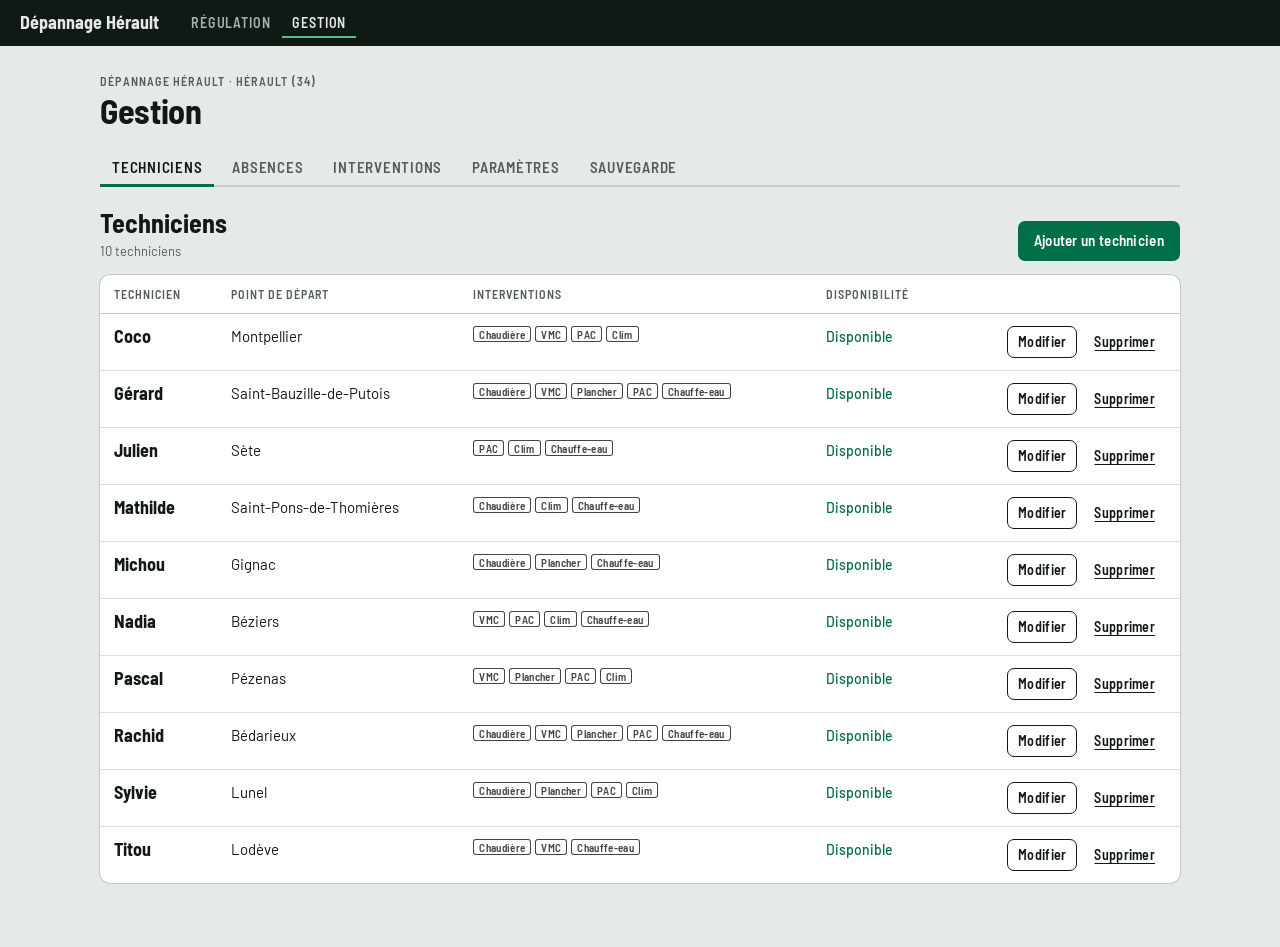
==== gestion.html @ f32e3730 "Add files via upload" ====
<!doctype html>
<html lang="fr">
<head>
<meta charset="utf-8">
<meta name="viewport" content="width=device-width, initial-scale=1, viewport-fit=cover">
<meta http-equiv="Content-Security-Policy" content="default-src 'self'; script-src 'self'; style-src 'self'; font-src 'self'; img-src 'self' data:; connect-src 'self' https://data.geopf.fr https://geo.api.gouv.fr; worker-src 'self'; manifest-src 'self'; base-uri 'self'; form-action 'self'">
<meta name="referrer" content="strict-origin-when-cross-origin">
<title>Gestion</title>
<meta name="theme-color" content="#111915">
<meta name="apple-mobile-web-app-capable" content="yes">
<meta name="mobile-web-app-capable" content="yes">
<meta name="apple-mobile-web-app-status-bar-style" content="black-translucent">
<meta name="apple-mobile-web-app-title" content="Régulation">
<link rel="manifest" href="manifest.webmanifest">
<link rel="icon" href="icone.svg" type="image/svg+xml">
<link rel="apple-touch-icon" href="icone-180.png">
<link rel="stylesheet" href="polices/polices.css">
<link rel="stylesheet" href="commun.css">
<link rel="stylesheet" href="gestion.css">
<script type="module" src="gestion.js"></script>
</head>
<body class="page-gestion">
<header id="barre" class="barre"></header>

<main class="gestion">
  <header class="gestion__tete">
    <p id="surtitre" class="surtitre">Gestion</p>
    <h1>Gestion</h1>
  </header>

  <nav class="onglets" aria-label="Rubriques">
    <a class="onglet" href="#techniciens" data-rubrique="techniciens">Techniciens</a>
    <a class="onglet" href="#absences" data-rubrique="absences">Absences</a>
    <a class="onglet" href="#interventions" data-rubrique="interventions">Interventions</a>
    <a class="onglet" href="#parametres" data-rubrique="parametres">Paramètres</a>
    <a class="onglet" href="#sauvegarde" data-rubrique="sauvegarde">Sauvegarde</a>
  </nav>

  <section id="rubrique-techniciens" class="rubrique" aria-labelledby="titre-techniciens">
    <div class="rubrique__tete">
      <div>
        <h2 id="titre-techniciens">Techniciens</h2>
        <p id="compte-techniciens" class="aide"></p>
      </div>
      <button type="button" class="bouton bouton--principal" data-action="ajouter-technicien">Ajouter un technicien</button>
    </div>
    <div class="tableau-conteneur">
      <table class="tableau">
        <thead>
          <tr>
            <th scope="col">Technicien</th>
            <th scope="col">Point de départ</th>
            <th scope="col">Interventions</th>
            <th scope="col">Disponibilité</th>
            <th scope="col"><span class="visuellement-cache">Actions</span></th>
          </tr>
        </thead>
        <tbody id="corps-techniciens"></tbody>
      </table>
    </div>
  </section>

  <section id="rubrique-absences" class="rubrique" aria-labelledby="titre-absences" hidden>
    <div class="rubrique__tete">
      <div>
        <h2 id="titre-absences">Absences</h2>
        <p class="aide">Pendant son absence, le technicien apparaît « Indisponible » dans la régulation.</p>
      </div>
      <button type="button" class="bouton bouton--principal" data-action="ajouter-absence">Ajouter une absence</button>
    </div>
    <div class="tableau-conteneur">
      <table class="tableau">
        <thead>
          <tr>
            <th scope="col">Technicien</th>
            <th scope="col">Premier jour</th>
            <th scope="col">Dernier jour</th>
            <th scope="col">Motif</th>
            <th scope="col">État</th>
            <th scope="col"><span class="visuellement-cache">Actions</span></th>
          </tr>
        </thead>
        <tbody id="corps-absences"></tbody>
      </table>
    </div>
  </section>

  <section id="rubrique-interventions" class="rubrique" aria-labelledby="titre-interventions" hidden>
    <div class="rubrique__tete">
      <div>
        <h2 id="titre-interventions">Types d'intervention</h2>
        <p class="aide">L'étiquette courte s'affiche sur les fiches des techniciens, le libellé dans le menu de la régulation.</p>
      </div>
      <button type="button" class="bouton bouton--principal" data-action="ajouter-intervention">Ajouter un type</button>
    </div>
    <div class="tableau-conteneur">
      <table class="tableau">
        <thead>
          <tr>
            <th scope="col">Étiquette</th>
            <th scope="col">Libellé</th>
            <th scope="col">Techniciens qui la font</th>
            <th scope="col"><span class="visuellement-cache">Actions</span></th>
          </tr>
        </thead>
        <tbody id="corps-interventions"></tbody>
      </table>
    </div>
  </section>

  <section id="rubrique-parametres" class="rubrique" aria-labelledby="titre-parametres" hidden>
    <div class="rubrique__tete">
      <h2 id="titre-parametres">Paramètres</h2>
    </div>
    <form id="form-parametres" class="parametres" novalidate>
      <div class="champ">
        <label for="p-entreprise">Nom de l'entreprise</label>
        <input id="p-entreprise" maxlength="80" required>
        <p class="aide">Affiché en haut des pages.</p>
      </div>
      <div class="champ">
        <label for="p-departement">Département</label>
        <div class="choix"><select id="p-departement"></select></div>
        <p class="aide">Ses communes sont proposées en premier dans la recherche et son contour est tracé sur la carte.</p>
      </div>
      <div class="parametres__actions">
        <button type="submit" class="bouton bouton--principal">Enregistrer</button>
        <p id="p-message" class="message" role="status"></p>
      </div>
    </form>
  </section>

  <section id="rubrique-sauvegarde" class="rubrique" aria-labelledby="titre-sauvegarde" hidden>
    <div class="rubrique__tete">
      <div>
        <h2 id="titre-sauvegarde">Sauvegarde</h2>
        <p class="aide">Les données ne sont enregistrées que dans ce téléphone. Exportez-les régulièrement (dans Fichiers, iCloud Drive ou par AirDrop) : en cas de perte ou de changement de téléphone, vous les restaurerez avec « Restaurer une sauvegarde ».</p>
      </div>
    </div>
    <div class="parametres">
      <p id="s-derniere" class="message" role="status"></p>
      <div class="parametres__actions">
        <button type="button" class="bouton bouton--principal" data-action="exporter">Exporter une sauvegarde</button>
        <button type="button" class="bouton" data-action="importer">Restaurer une sauvegarde</button>
        <input id="fichier-import" type="file" accept="application/json,.json" hidden>
      </div>
    </div>
  </section>
</main>
</body>
</html>
---- polices/polices.css ----
/* Polices Barlow et Barlow Semi Condensed (licence SIL OFL), fournies avec l'application. */
@font-face { font-family: "Barlow"; font-style: normal; font-weight: 400; font-display: swap; src: url(barlow-latin-400-normal.woff2) format("woff2"); }
@font-face { font-family: "Barlow"; font-style: normal; font-weight: 500; font-display: swap; src: url(barlow-latin-500-normal.woff2) format("woff2"); }
@font-face { font-family: "Barlow"; font-style: normal; font-weight: 600; font-display: swap; src: url(barlow-latin-600-normal.woff2) format("woff2"); }
@font-face { font-family: "Barlow Semi Condensed"; font-style: normal; font-weight: 600; font-display: swap; src: url(barlow-semi-condensed-latin-600-normal.woff2) format("woff2"); }
@font-face { font-family: "Barlow Semi Condensed"; font-style: normal; font-weight: 700; font-display: swap; src: url(barlow-semi-condensed-latin-700-normal.woff2) format("woff2"); }
---- commun.css ----
/* Styles communs aux pages : couleurs, typographie, barre du haut, champs, boutons, fenêtres.
   Identité : la signalétique routière française (panneaux blancs à listel noir, vert pour l'itinéraire à suivre). */
:root {
  --ground: #E6EAE7;
  --surface: #FFFFFF;
  --ink: #111915;
  --muted: #525E58;
  --rule: #C3CCC6;
  --sign: #006E47;
  --sign-text: #006E47;
  --on-sign: #FFFFFF;
  --alert: #A3261C;
  --danger: #A3261C;
  --bar-bg: #111915;
  --bar-fg: #E6EAE7;
  --bar-accent: #4CC38A;
  /* La carte reste claire dans les deux thèmes, ses repères aussi. */
  --map-ink: #111915;
  --map-paper: #FFFFFF;
  --map-sign: #006E47;
  --map-off: #E3E6E4;
  --map-bg: #DDE2DE;
  --map-hover: #F2F4F2;
  --font-sign: "Barlow Semi Condensed", "Arial Narrow", "Helvetica Neue", Arial, sans-serif;
  --font-text: "Barlow", "Helvetica Neue", Arial, sans-serif;
  color-scheme: light;
}
@media (prefers-color-scheme: dark) {
  :root {
    --ground: #0F1512;
    --surface: #18201C;
    --ink: #E3EAE5;
    --muted: #97A49D;
    --rule: #2B3731;
    --sign: #0B7A50;
    --sign-text: #5CCB94;
    --on-sign: #FFFFFF;
    --alert: #F29086;
    --danger: #B8352A;
    --bar-bg: #070B09;
    --bar-fg: #E3EAE5;
    --bar-accent: #4CC38A;
    color-scheme: dark;
  }
}

*, *::before, *::after { box-sizing: border-box; }
[hidden] { display: none !important; }
html, body { margin: 0; }
body {
  background: var(--ground);
  color: var(--ink);
  font: 400 15px/1.45 var(--font-text);
  -webkit-font-smoothing: antialiased;
}
:focus-visible { outline: 3px solid var(--ink); outline-offset: 2px; }
a { color: inherit; text-underline-offset: 3px; }

.surtitre {
  margin: 0;
  font: 600 12px/1.2 var(--font-sign);
  letter-spacing: .1em; text-transform: uppercase;
  color: var(--muted);
}
h1 { margin: 0; font: 700 34px/1 var(--font-sign); letter-spacing: -.01em; text-wrap: balance; }
.aide { margin: 0; font-size: 13px; color: var(--muted); }
.message { margin: 0; font-size: 14px; }
.message--erreur { color: var(--alert); font-weight: 500; }
.visuellement-cache {
  position: absolute; width: 1px; height: 1px;
  overflow: hidden; clip: rect(0 0 0 0); white-space: nowrap;
}

/* Barre du haut */
.barre {
  display: flex; flex-wrap: wrap; align-items: center; gap: 6px 22px;
  padding: 8px 20px;
  background: var(--bar-bg); color: var(--bar-fg);
}
.barre__marque { font: 700 18px/1.1 var(--font-sign); text-decoration: none; }
.barre__nav { display: flex; gap: 2px; }
.barre__nav a {
  padding: 8px 10px 6px;
  font: 600 14px/1 var(--font-sign); letter-spacing: .06em; text-transform: uppercase;
  text-decoration: none; opacity: .72;
  border-bottom: 2px solid transparent;
}
.barre__nav a:hover { opacity: 1; }
.barre__nav a[aria-current="page"] { opacity: 1; border-bottom-color: var(--bar-accent); }
.barre__compte { margin-left: auto; display: flex; flex-wrap: wrap; align-items: center; gap: 4px 16px; font-size: 14px; }
.barre__nom { font-weight: 600; }
.barre__action {
  padding: 4px 0; border: 0; background: none; color: inherit;
  font: 500 14px/1.2 var(--font-text);
  text-decoration: underline; text-underline-offset: 3px;
  opacity: .85; cursor: pointer;
}
.barre__action:hover { opacity: 1; }
.barre :focus-visible { outline-color: var(--bar-fg); }

/* Boutons */
.bouton {
  display: inline-flex; align-items: center; justify-content: center; gap: 6px;
  min-height: 40px; padding: 8px 14px;
  font: 600 15px/1 var(--font-sign); letter-spacing: .02em;
  color: var(--ink); background: var(--surface);
  border: 2px solid var(--ink); border-radius: 7px;
  text-decoration: none; white-space: nowrap;
  cursor: pointer;
}
.bouton:hover { background: color-mix(in srgb, var(--ink) 7%, var(--surface)); }
.bouton:disabled { opacity: .55; cursor: progress; }
.bouton--principal { color: var(--on-sign); background: var(--sign); border-color: var(--sign); }
.bouton--principal:hover { background: color-mix(in srgb, var(--sign) 85%, #000); }
.bouton--danger { color: #FFFFFF; background: var(--danger); border-color: var(--danger); }
.bouton--danger:hover { background: color-mix(in srgb, var(--danger) 85%, #000); }
.bouton--discret { border-color: transparent; background: transparent; text-decoration: underline; text-underline-offset: 3px; }
.bouton--discret:hover { background: color-mix(in srgb, var(--ink) 7%, transparent); }
.bouton--petit { min-height: 32px; padding: 6px 10px; font-size: 14px; border-width: 1.5px; }
.bouton--large { width: 100%; }

/* Champs de saisie */
.champ { display: grid; gap: 7px; min-width: 0; }
.champ > label, .cases > legend {
  padding: 0;
  font: 600 14px/1.1 var(--font-sign); letter-spacing: .06em; text-transform: uppercase;
}
.facultatif { font-weight: 500; text-transform: none; letter-spacing: 0; color: var(--muted); }
.champ input, .champ select {
  width: 100%;
  padding: 10px 12px;
  font: 500 17px/1.2 var(--font-text);
  color: var(--ink);
  background: var(--surface);
  border: 2px solid var(--ink);
  border-radius: 7px;
}
.champ input::placeholder { color: var(--muted); font-weight: 400; opacity: .85; }
.champ input:focus, .champ select:focus {
  outline: none;
  border-color: var(--sign);
  box-shadow: 0 0 0 4px color-mix(in srgb, var(--sign) 30%, transparent);
}
.choix { position: relative; }
.choix select { appearance: none; -webkit-appearance: none; padding-right: 42px; cursor: pointer; }
.choix::after {
  content: ""; position: absolute; top: 50%; right: 17px;
  width: 9px; height: 9px; margin-top: -7px;
  border-right: 2px solid var(--ink); border-bottom: 2px solid var(--ink);
  transform: rotate(45deg);
  pointer-events: none;
}
.cases { margin: 0; padding: 0; border: 0; display: grid; gap: 10px; min-width: 0; }
.cases__liste { display: grid; grid-template-columns: repeat(auto-fill, minmax(190px, 1fr)); gap: 8px 16px; }
.case { display: flex; align-items: center; gap: 9px; cursor: pointer; }
.case input { width: 18px; height: 18px; margin: 0; accent-color: var(--sign); }
.deux-colonnes { display: grid; grid-template-columns: 1fr 1fr; gap: 12px; }

/* Liste de suggestions sous un champ */
.combo { position: relative; }
.suggestions {
  position: absolute; z-index: 1200; top: calc(100% + 6px); left: 0; right: 0;
  margin: 0; padding: 4px; list-style: none;
  max-height: 330px; overflow-y: auto;
  background: var(--surface);
  border: 1px solid var(--rule); border-radius: 8px;
  box-shadow: 0 12px 30px rgb(0 0 0 / .2);
}
.suggestions li { display: flex; align-items: baseline; justify-content: space-between; gap: 12px; padding: 9px 10px; border-radius: 5px; }
.suggestions li[data-k] { cursor: pointer; }
.suggestions li[data-k]:hover { background: color-mix(in srgb, var(--ink) 6%, var(--surface)); }
.suggestions li[aria-selected="true"] { background: color-mix(in srgb, var(--sign) 16%, var(--surface)); }
.suggestions__nom { min-width: 0; font-weight: 500; }
.suggestions__dep { font-weight: 400; color: var(--muted); }
.suggestions__detail { flex-shrink: 0; color: var(--muted); font-size: 13px; font-variant-numeric: tabular-nums; text-align: right; }
.suggestions__message { color: var(--muted); }

/* Étiquettes d'intervention */
.puces { display: flex; flex-wrap: wrap; gap: 4px; }
.puce {
  padding: 3px 6px 2px;
  font: 600 11px/1 var(--font-sign); letter-spacing: .03em;
  white-space: nowrap;
  border-radius: 3px;
  box-shadow: inset 0 0 0 1px currentColor;
  opacity: .8;
}
.puce--choisie { background: var(--fg, var(--ink)); color: var(--bg, var(--surface)); box-shadow: none; opacity: 1; }

/* Fenêtres de saisie et de confirmation */
.fenetre {
  width: min(580px, calc(100vw - 32px));
  max-height: calc(100vh - 40px);
  padding: 0;
  color: var(--ink); background: var(--surface);
  border: 0; border-radius: 10px;
  box-shadow: 0 20px 60px rgb(0 0 0 / .35);
}
.fenetre::backdrop { background: rgb(8 12 10 / .55); }
.fenetre__formulaire { display: grid; gap: 18px; padding: 22px 22px 18px; }
.fenetre__titre { margin: 0; font: 700 24px/1.1 var(--font-sign); text-wrap: balance; }
.fenetre__corps { display: grid; gap: 16px; }
.fenetre__corps > p { margin: 0; max-width: 60ch; }
.fenetre__erreur { margin: 0; color: var(--alert); font-weight: 500; }
.fenetre__actions { display: flex; flex-wrap: wrap; justify-content: flex-end; gap: 10px; }

/* Message bref après une action (« Absence ajoutée. ») */
.annonce {
  position: fixed; z-index: 2000; left: 50%; bottom: 24px;
  max-width: calc(100vw - 32px);
  margin: 0; padding: 10px 16px;
  transform: translateX(-50%);
  color: var(--ground); background: var(--ink);
  border-radius: 8px;
  font-weight: 500;
  box-shadow: 0 8px 24px rgb(0 0 0 / .25);
}
.annonce:empty { display: none; }

/* Page de connexion : un panneau blanc à listel noir */
.page-connexion { min-height: 100vh; display: grid; place-items: center; padding: 24px 16px; }
.connexion {
  width: min(400px, 100%);
  display: grid; gap: 18px;
  padding: 30px 26px;
  background: var(--surface);
  border-radius: 10px;
  box-shadow: inset 0 0 0 4px var(--surface), inset 0 0 0 6px var(--ink), 0 10px 30px rgb(0 0 0 / .12);
}
.connexion__formulaire { display: grid; gap: 16px; }

@media (max-width: 600px) {
  .deux-colonnes { grid-template-columns: 1fr; }
  .barre { padding: 8px 16px; }
}

/* ─── iPhone : application plein écran ─────────────────────────────────
   La barre passe sous l'heure et la batterie ; les marges suivent l'encoche et la barre d'accueil. */
html { -webkit-text-size-adjust: 100%; }
body { -webkit-tap-highlight-color: transparent; }
.barre {
  padding-top: max(8px, env(safe-area-inset-top));
  padding-left: max(20px, env(safe-area-inset-left));
  padding-right: max(20px, env(safe-area-inset-right));
}
.annonce { bottom: calc(24px + env(safe-area-inset-bottom)); }
.fenetre { max-height: calc(100dvh - 40px); overflow: auto; overscroll-behavior: contain; }
@media (max-width: 600px) {
  .barre { padding-left: max(16px, env(safe-area-inset-left)); padding-right: max(16px, env(safe-area-inset-right)); }
  .barre__nav a { padding: 12px 10px 9px; }
  .fenetre__formulaire { padding: 20px 18px 16px; }
  .fenetre__actions .bouton { flex: 1; }
}
@media (pointer: coarse) {
  .bouton--petit { min-height: 40px; padding-inline: 12px; }
}
---- gestion.css ----
/* Gestion : une colonne de lecture, des onglets, des tableaux sobres. Le vert est réservé aux actions principales. */
.page-gestion { min-height: 100vh; }
.gestion {
  max-width: 1120px;
  margin: 0 auto;
  padding: 28px 20px 64px;
  display: grid; gap: 22px;
}
.gestion__tete { display: grid; gap: 6px; }

.onglets { display: flex; flex-wrap: wrap; gap: 4px 6px; border-bottom: 2px solid var(--rule); }
.onglet {
  margin-bottom: -2px;
  padding: 10px 12px 9px;
  font: 600 15px/1 var(--font-sign); letter-spacing: .05em; text-transform: uppercase;
  color: var(--muted); text-decoration: none;
  border-bottom: 3px solid transparent;
}
.onglet:hover { color: var(--ink); }
.onglet[aria-current="true"] { color: var(--ink); border-bottom-color: var(--sign); }

.rubrique { display: grid; gap: 14px; }
.rubrique__tete { display: flex; flex-wrap: wrap; align-items: flex-end; justify-content: space-between; gap: 12px 20px; }
.rubrique__tete h2 { margin: 0 0 4px; font: 700 26px/1.1 var(--font-sign); }
.rubrique__tete .aide { max-width: 62ch; }

.tableau-conteneur {
  overflow-x: auto;
  background: var(--surface);
  border-radius: 10px;
  box-shadow: 0 0 0 1px var(--rule);
}
.tableau { width: 100%; min-width: 760px; border-collapse: collapse; }
.tableau th {
  padding: 12px 14px;
  font: 600 12px/1.2 var(--font-sign); letter-spacing: .08em; text-transform: uppercase;
  color: var(--muted); text-align: left;
  border-bottom: 1px solid var(--rule);
}
.tableau td {
  padding: 12px 14px;
  vertical-align: top;
  border-bottom: 1px solid color-mix(in srgb, var(--rule) 60%, transparent);
}
.tableau tbody tr:last-child td { border-bottom: 0; }
.tableau__nom { display: block; font: 700 18px/1.2 var(--font-sign); }
.tableau__detail { display: block; margin-top: 2px; font-size: 13px; color: var(--muted); }
.tableau__actions { text-align: right; white-space: nowrap; }
.tableau__actions .bouton + .bouton { margin-left: 6px; }
.tableau__vide { padding: 28px 14px; text-align: center; color: var(--muted); }
.tableau .puces { max-width: 280px; }

.statut { font-size: 14px; }
.statut--ok { color: var(--sign-text); font-weight: 500; }
.statut--absent { color: var(--alert); font-weight: 600; }
.puce--grande { font-size: 13px; padding: 4px 8px 3px; }

.parametres {
  display: grid; gap: 18px;
  max-width: 560px;
  padding: 22px;
  background: var(--surface);
  border-radius: 10px;
  box-shadow: 0 0 0 1px var(--rule);
}
.parametres__actions { display: flex; flex-wrap: wrap; align-items: center; gap: 10px 16px; }

@media (max-width: 600px) {
  .gestion { padding: 22px 16px 48px; }
  h1 { font-size: 30px; }
}

/* ─── iPhone : chaque ligne des tableaux devient une fiche ───────────── */
.gestion { padding-bottom: calc(64px + env(safe-area-inset-bottom)); }
@media (max-width: 700px) {
  .gestion {
    padding-left: max(16px, env(safe-area-inset-left));
    padding-right: max(16px, env(safe-area-inset-right));
  }
  .rubrique__tete > .bouton { width: 100%; }
  .onglets { gap: 0 2px; }
  .onglet { padding: 12px 8px 10px; font-size: 14px; letter-spacing: .03em; }
  .tableau-conteneur { overflow: visible; background: none; border-radius: 0; box-shadow: none; }
  .tableau { min-width: 0; }
  .tableau thead { display: none; }
  .tableau, .tableau tbody, .tableau tr, .tableau td { display: block; }
  .tableau tr {
    margin-bottom: 10px; padding: 8px 0 4px;
    background: var(--surface);
    border-radius: 10px;
    box-shadow: 0 0 0 1px var(--rule);
  }
  .tableau td, .tableau tbody tr:last-child td { padding: 6px 16px; border: 0; }
  .tableau td[data-libelle]::before {
    content: attr(data-libelle);
    display: block; margin-bottom: 3px;
    font: 600 11px/1.2 var(--font-sign); letter-spacing: .08em; text-transform: uppercase;
    color: var(--muted);
  }
  .tableau__titre .tableau__nom { font-size: 21px; }
  .tableau .puces { max-width: none; }
  .tableau__actions { display: flex !important; flex-wrap: wrap; gap: 8px; padding-top: 10px !important; padding-bottom: 10px !important; text-align: left; white-space: normal; }
  .tableau__actions .bouton + .bouton { margin-left: 0; }
  .tableau__vide { padding: 24px 16px; }
  .parametres { padding: 18px 16px; }
  .parametres__actions .bouton { width: 100%; }
}
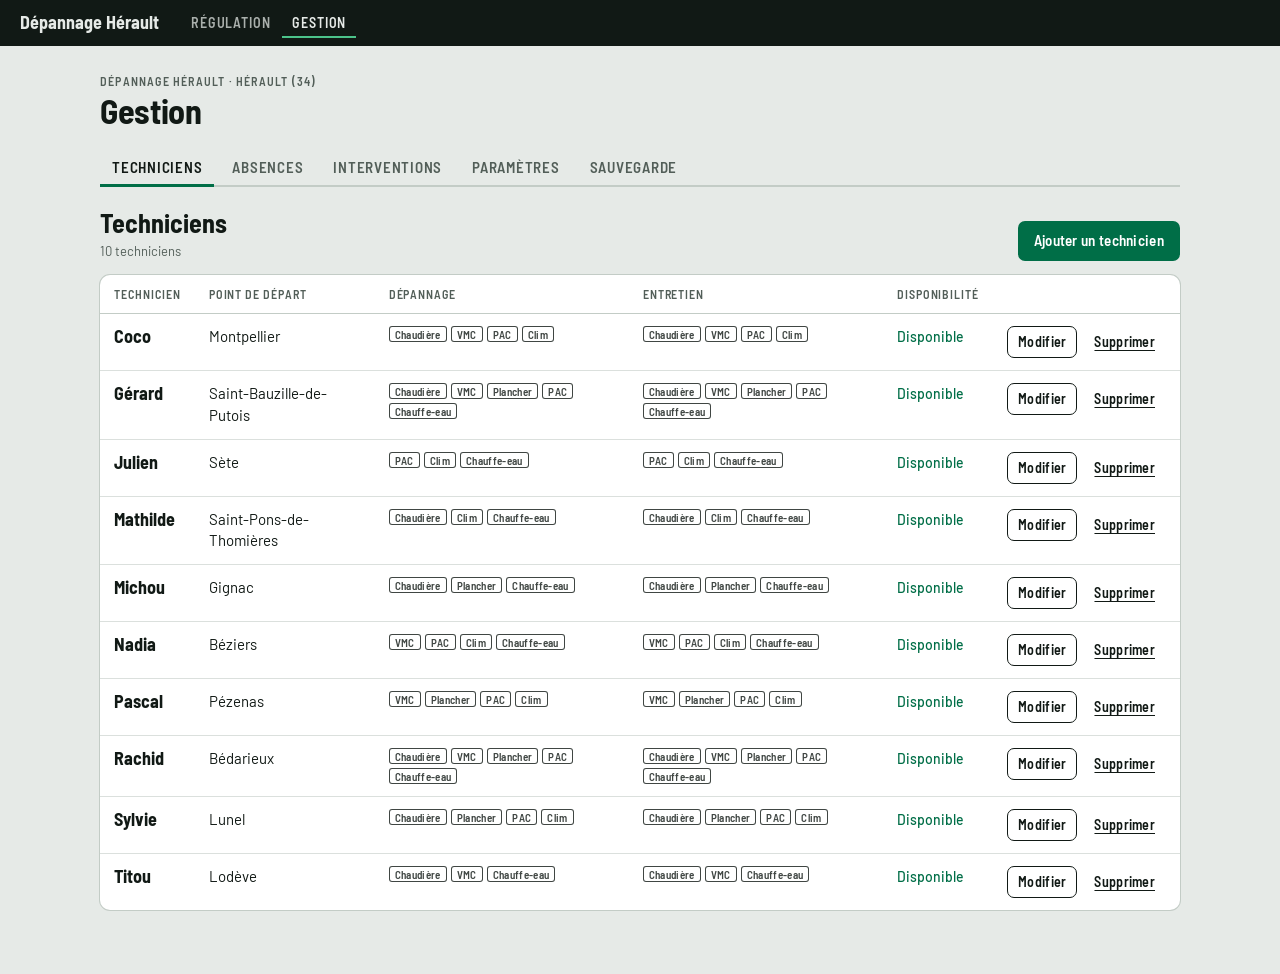
==== commit c6a8609a: "Add files via upload" ====
--- a/gestion.html
+++ b/gestion.html
@@ -50,7 +50,8 @@
           <tr>
             <th scope="col">Technicien</th>
             <th scope="col">Point de départ</th>
-            <th scope="col">Interventions</th>
+            <th scope="col">Dépannage</th>
+            <th scope="col">Entretien</th>
             <th scope="col">Disponibilité</th>
             <th scope="col"><span class="visuellement-cache">Actions</span></th>
           </tr>
@@ -89,7 +90,7 @@
     <div class="rubrique__tete">
       <div>
         <h2 id="titre-interventions">Types d'intervention</h2>
-        <p class="aide">L'étiquette courte s'affiche sur les fiches des techniciens, le libellé dans le menu de la régulation.</p>
+        <p class="aide">L'étiquette courte s'affiche sur les fiches des techniciens, le libellé dans le menu de la régulation, la durée quand la visite est un entretien.</p>
       </div>
       <button type="button" class="bouton bouton--principal" data-action="ajouter-intervention">Ajouter un type</button>
     </div>
@@ -99,7 +100,9 @@
           <tr>
             <th scope="col">Étiquette</th>
             <th scope="col">Libellé</th>
-            <th scope="col">Techniciens qui la font</th>
+            <th scope="col">Durée d’un entretien</th>
+            <th scope="col">En dépannage</th>
+            <th scope="col">En entretien</th>
             <th scope="col"><span class="visuellement-cache">Actions</span></th>
           </tr>
         </thead>
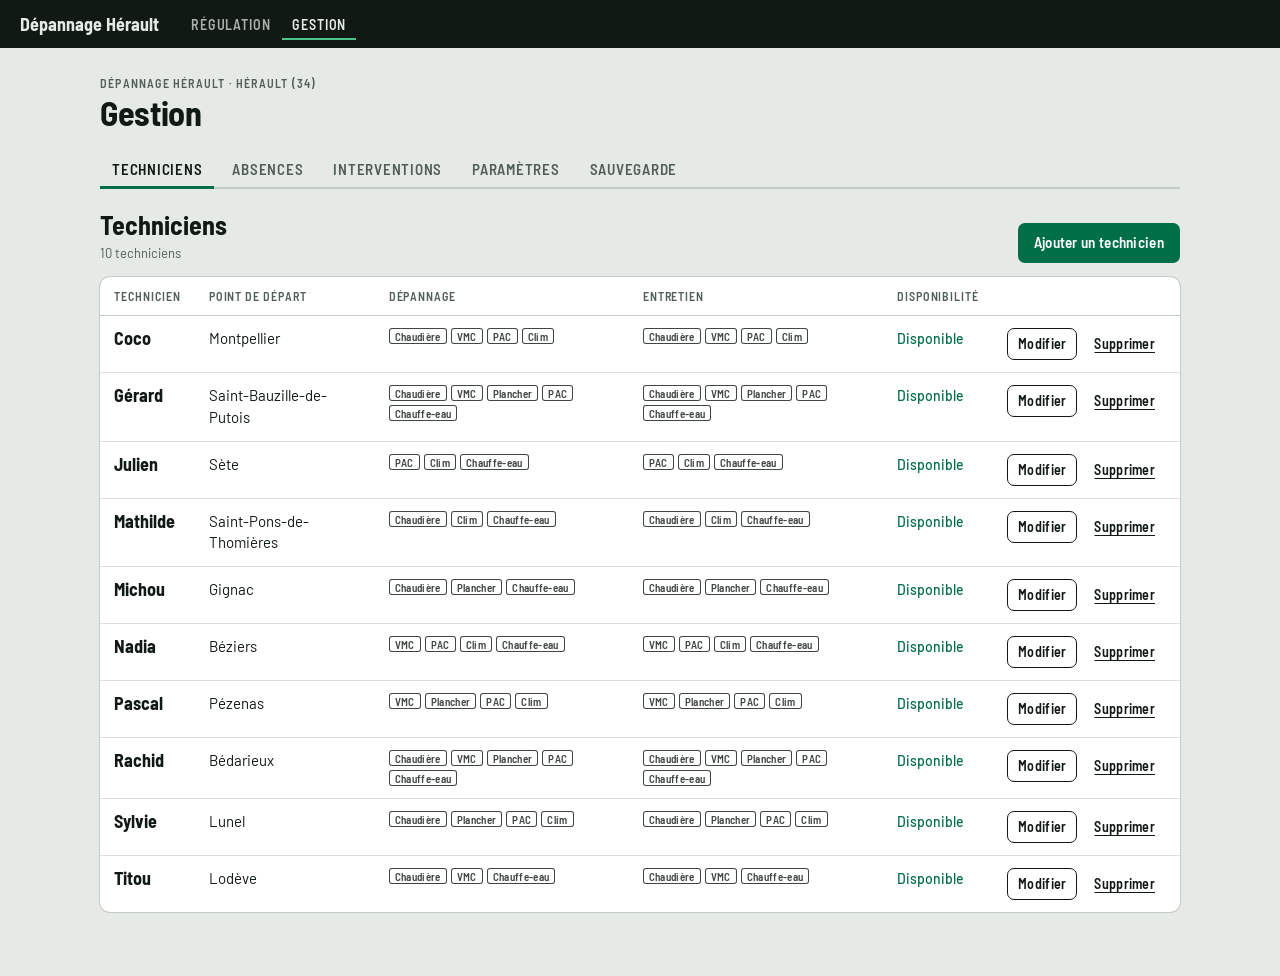
==== commit e86d13a5: "v0.1.0 : numéro de version affiché, barre du haut dégagée" ====
--- a/gestion.html
+++ b/gestion.html
@@ -9,7 +9,7 @@
 <meta name="theme-color" content="#111915">
 <meta name="apple-mobile-web-app-capable" content="yes">
 <meta name="mobile-web-app-capable" content="yes">
-<meta name="apple-mobile-web-app-status-bar-style" content="black-translucent">
+<meta name="apple-mobile-web-app-status-bar-style" content="black">
 <meta name="apple-mobile-web-app-title" content="Régulation">
 <link rel="manifest" href="manifest.webmanifest">
 <link rel="icon" href="icone.svg" type="image/svg+xml">
--- a/commun.css
+++ b/commun.css
@@ -238,8 +238,11 @@
    La barre passe sous l'heure et la batterie ; les marges suivent l'encoche et la barre d'accueil. */
 html { -webkit-text-size-adjust: 100%; }
 body { -webkit-tap-highlight-color: transparent; }
+/* La barre reste en haut pendant le défilement. Sous l'heure et la batterie, une marge
+   supplémentaire l'éloigne du voile flou qu'iOS dessine en haut de l'écran. */
 .barre {
-  padding-top: max(8px, env(safe-area-inset-top));
+  position: sticky; top: 0; z-index: 1100;
+  padding-top: calc(env(safe-area-inset-top, 0px) + 10px);
   padding-left: max(20px, env(safe-area-inset-left));
   padding-right: max(20px, env(safe-area-inset-right));
 }
@@ -247,7 +250,9 @@
 .fenetre { max-height: calc(100dvh - 40px); overflow: auto; overscroll-behavior: contain; }
 @media (max-width: 600px) {
   .barre { padding-left: max(16px, env(safe-area-inset-left)); padding-right: max(16px, env(safe-area-inset-right)); }
-  .barre__nav a { padding: 12px 10px 9px; }
+  .barre { padding-bottom: 6px; row-gap: 2px; }
+  .barre__nav { margin-left: -10px; }
+  .barre__nav a { padding: 12px 10px 10px; font-size: 16px; }
   .fenetre__formulaire { padding: 20px 18px 16px; }
   .fenetre__actions .bouton { flex: 1; }
 }
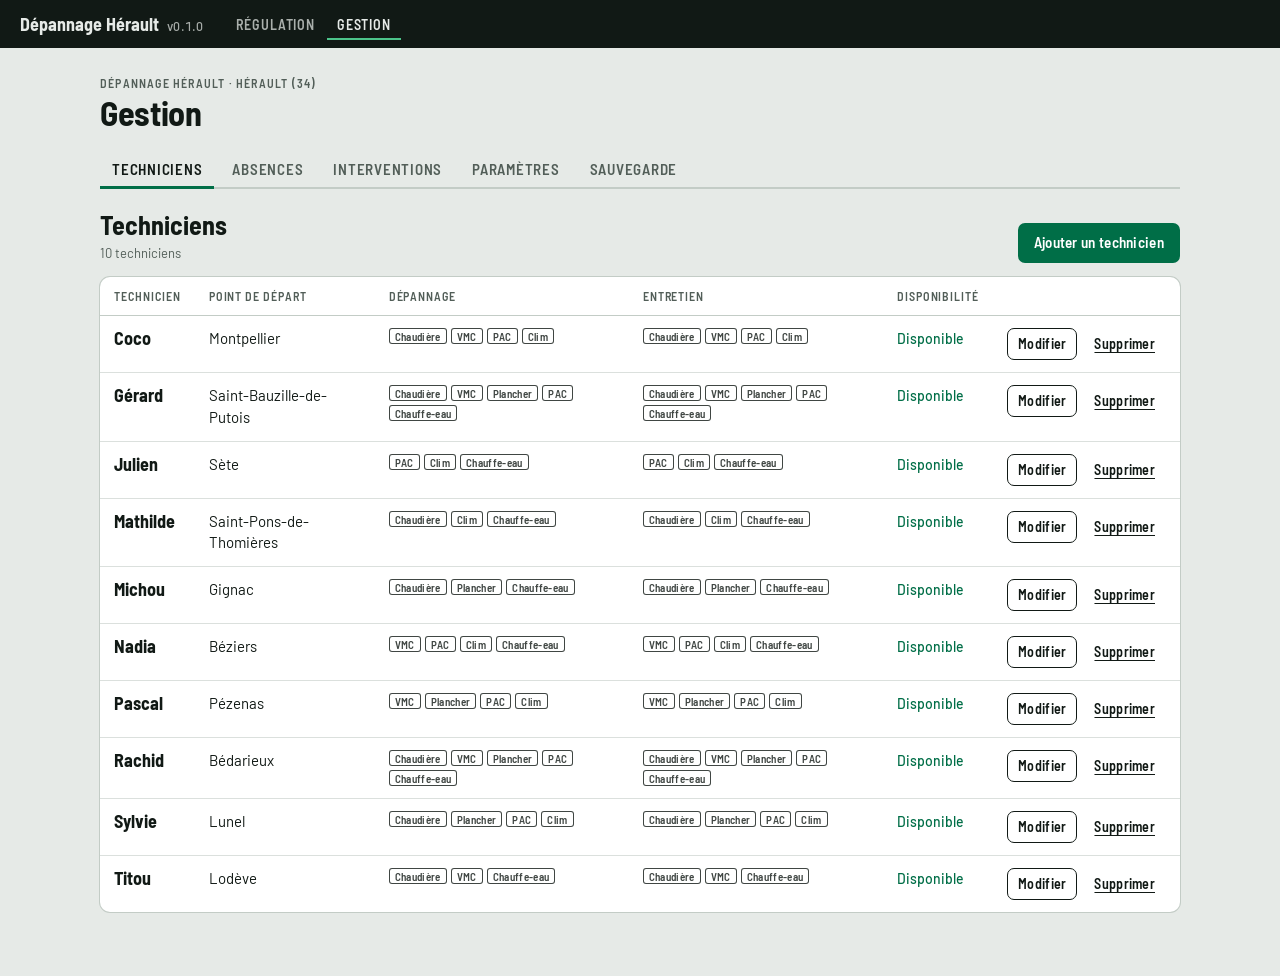
==== commit be04cd44: "v0.1.0 : fichiers de la barre du haut et du numéro de version" ====
--- a/gestion.html
+++ b/gestion.html
@@ -15,6 +15,7 @@
 <link rel="icon" href="icone.svg" type="image/svg+xml">
 <link rel="apple-touch-icon" href="icone-180.png">
 <link rel="stylesheet" href="polices/polices.css">
+<script src="version.js"></script>
 <link rel="stylesheet" href="commun.css">
 <link rel="stylesheet" href="gestion.css">
 <script type="module" src="gestion.js"></script>
--- a/commun.css
+++ b/commun.css
@@ -77,7 +77,8 @@
   padding: 8px 20px;
   background: var(--bar-bg); color: var(--bar-fg);
 }
-.barre__marque { font: 700 18px/1.1 var(--font-sign); text-decoration: none; }
+.barre__marque { margin: 0; display: flex; align-items: baseline; gap: 8px; font: 700 18px/1.1 var(--font-sign); }
+.barre__version { font: 500 13px/1 var(--font-text); letter-spacing: .02em; opacity: .7; font-variant-numeric: tabular-nums; }
 .barre__nav { display: flex; gap: 2px; }
 .barre__nav a {
   padding: 8px 10px 6px;
@@ -238,21 +239,31 @@
    La barre passe sous l'heure et la batterie ; les marges suivent l'encoche et la barre d'accueil. */
 html { -webkit-text-size-adjust: 100%; }
 body { -webkit-tap-highlight-color: transparent; }
-/* La barre reste en haut pendant le défilement. Sous l'heure et la batterie, une marge
-   supplémentaire l'éloigne du voile flou qu'iOS dessine en haut de l'écran. */
+/* La barre reste en haut pendant le défilement. Quand iOS fait passer la page sous l'heure
+   et la batterie, il dessine en dessous un voile flou d'environ deux fois leur hauteur :
+   la barre commence après ce voile. Sans zone réservée (navigateur, ordinateur), rien ne change. */
 .barre {
   position: sticky; top: 0; z-index: 1100;
-  padding-top: calc(env(safe-area-inset-top, 0px) + 10px);
+  padding-top: calc(env(safe-area-inset-top, 0px) * 2 + 10px);
   padding-left: max(20px, env(safe-area-inset-left));
   padding-right: max(20px, env(safe-area-inset-right));
 }
 .annonce { bottom: calc(24px + env(safe-area-inset-bottom)); }
 .fenetre { max-height: calc(100dvh - 40px); overflow: auto; overscroll-behavior: contain; }
 @media (max-width: 600px) {
-  .barre { padding-left: max(16px, env(safe-area-inset-left)); padding-right: max(16px, env(safe-area-inset-right)); }
-  .barre { padding-bottom: 6px; row-gap: 2px; }
-  .barre__nav { margin-left: -10px; }
-  .barre__nav a { padding: 12px 10px 10px; font-size: 16px; }
+  /* Sur téléphone : le nom et la version sur une ligne, puis deux grands onglets. */
+  .barre {
+    display: grid; gap: 8px;
+    padding-left: max(16px, env(safe-area-inset-left)); padding-right: max(16px, env(safe-area-inset-right));
+    padding-bottom: 0;
+  }
+  .barre__nav { display: grid; grid-template-columns: 1fr 1fr; gap: 0; }
+  .barre__nav a {
+    display: grid; place-items: center;
+    min-height: 48px; padding: 4px 8px 0;
+    font-size: 17px;
+    border-bottom-width: 3px;
+  }
   .fenetre__formulaire { padding: 20px 18px 16px; }
   .fenetre__actions .bouton { flex: 1; }
 }
